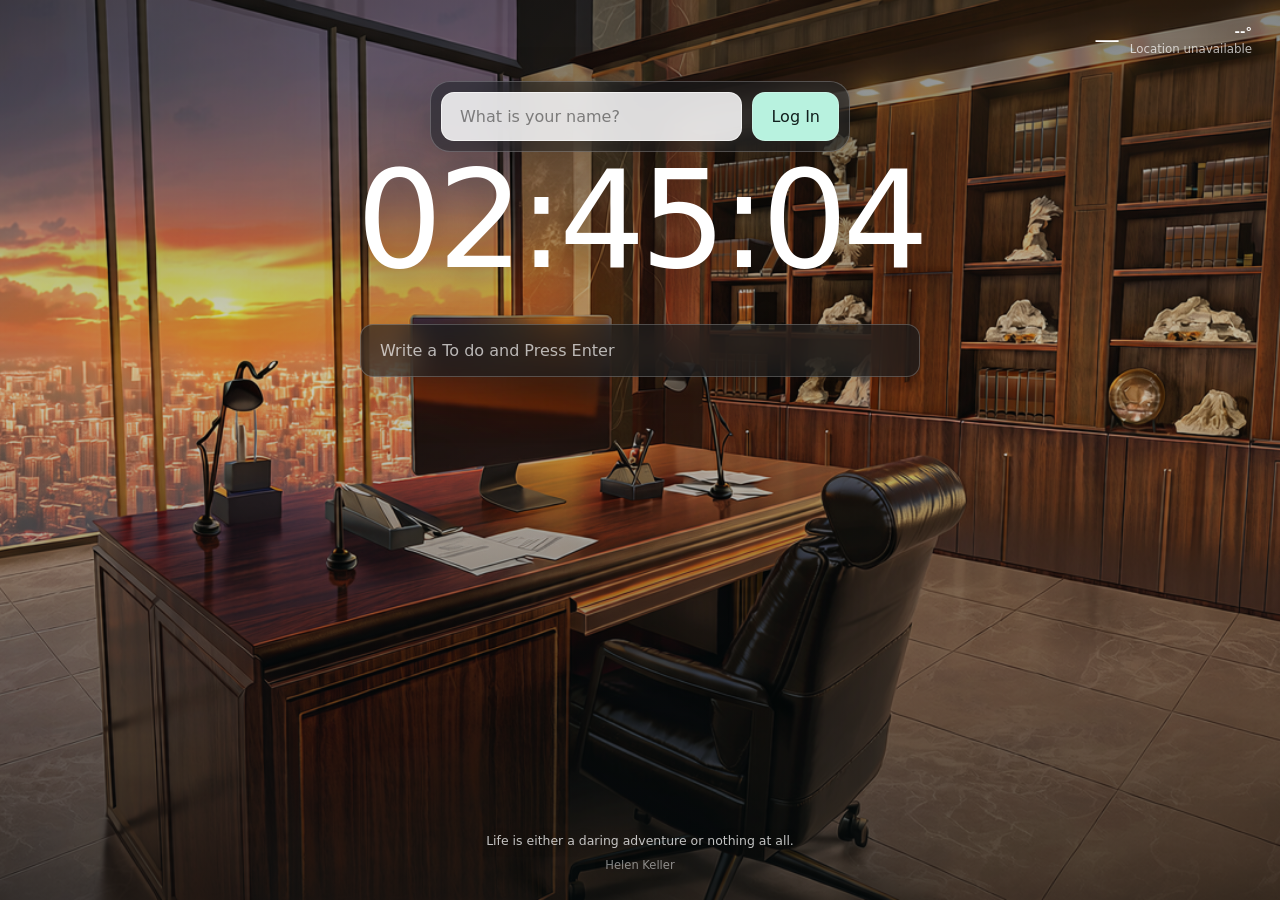
==== index.html @ a369411d "refactor: rename login1.html to index.html" ====
<!DOCTYPE html>
<html lang="ko">
    <head>
        <meta charset="UTF-8">
        <meta name="viewport" content="width=device-width, initial-scale=1.0">
        <link rel="stylesheet" href="css/style.css">
        <title>Momentum App</title>
    </head>

    <body>
    <!-- 배경 사진: background.js가 이 안에 레이어 두 장을 만듭니다 -->
        <div id="background-container" aria-hidden="true"></div>

        <!-- 인사말, 시계, 투두를 세로로 쌓는 가운데 영역 -->
        <main id="center">
            <form id="login-form" class="hidden">
                <input required maxlength="15" type="text" placeholder="What is your name?" aria-label="name">
                <input type="submit" value="Log In">
            </form>
            <h1 id="greeting" class="hidden"></h1>
            <h2 id="clock">00:00:00</h2>
            <form id="todo-form">
                <input type="text" placeholder="Write a To do and Press Enter" aria-label="to do">
            </form>
            <ul id="todo-list"></ul>
        </main>

        <!-- 명언: quotes.js가 span 두 개(명언, 저자)를 채움 -->
        <div id="quote">
            <span></span>
            <span></span>
        </div>

        <!-- 날씨: weather.js가 이모지, 툴팁 설명, 온도, 도시를 채움 -->
        <div id="weather">
            <span class="weather-icon-wrap" data-description="Loading">
                <span class="weather-icon">🌤️</span>
            </span>
            <span class="weather-copy">
                <span class="weather-temperature">--°</span>
                <span class="weather-city">Loading...</span>
            </span>
        </div>

        <script src="js/config.js"></script>
        <script src="js/greetings.js"></script>
        <script src="js/clock.js"></script>
        <script src="js/quotes.js"></script>
        <script src="js/todo.js"></script>
        <script src="js/background.js"></script>
        <script src="js/weather.js"></script>
    </body>
</html>
---- css/style.css ----
/*
  Momentum 클론 스타일
  - 어두운 배경 사진 위에 흰 글씨와 반투명 유리(glassmorphism) 패널
  - 레이아웃: #center(인사말 → 시계 → 투두)를 세로로 쌓고,
              날씨는 우상단, 명언은 하단 중앙에 고정
*/

/* 1. 공통 변수: 색과 효과를 한곳에서 관리 */
:root {
  --text: #ffffff;
  --border: rgba(255, 255, 255, 0.22);
  --accent: #b8f2df;
  --glass: rgba(18, 25, 30, 0.3);
  --glass-strong: rgba(18, 25, 30, 0.5);
  --blur: blur(16px);
  --shadow: 0 16px 50px rgba(0, 0, 0, 0.22);
  --ease: 220ms ease;
}

* {
  box-sizing: border-box;
}

html,
body {
  height: 100%;
  margin: 0;
}

body {
  overflow: hidden;
  color: var(--text);
  background: #101718; /* 사진이 로드되기 전의 바탕색 */
  font-family: "Segoe UI", "Apple SD Gothic Neo", "Noto Sans KR", system-ui, sans-serif;
}

/* greetings.js가 이 클래스를 넣었다 뺐다 하며 보이고 숨김 */
.hidden {
  display: none !important;
}

/*clearTodo에서 완료된 Todo에 사용할 스타일*/
.clearTodo {
  text-decoration: line-through 1px rgba(255, 255, 255, 0.7);
  font-style: italic;
  color: lightgray;
}

/* 2. 배경: background.js가 .background-layer 두 장을 만들어 번갈아 보여 줌 */
#background-container {
  position: fixed;
  inset: 0;
  z-index: -1;
  overflow: hidden;
}

.background-layer {
  position: absolute;
  inset: 0;
  background-position: center;
  background-size: cover;
  opacity: 0;
  transform: scale(1.05);
  /* 투명도는 1.5초 동안 서서히, 확대는 8초 동안 천천히 */
  transition: opacity 1.5s ease, transform 8s ease;
}

.background-layer.is-visible {
  opacity: 1;
  transform: scale(1);
}

/* 사진이 밝아도 글씨가 읽히도록 위아래를 어둡게 덮음 */
#background-container::after {
  content: "";
  position: absolute;
  inset: 0;
  background: linear-gradient(
    180deg,
    rgba(3, 10, 12, 0.5) 0%,
    rgba(3, 10, 12, 0.18) 40%,
    rgba(3, 10, 12, 0.62) 100%
  );
}

/* 3. 가운데 영역: 인사말 → 시계 → 투두 입력 → 투두 목록 */
#center {
  position: fixed;
  inset: 0;
  z-index: 2;
  display: flex;
  flex-direction: column;
  align-items: center;
  /* 위: 인사말 여백 / 아래: 명언이 들어갈 공간 */
  padding: clamp(48px, 9vh, 96px) 18px 96px;
}

/* 인사말 (화면 중앙 상단) */
#greeting {
  margin: 0;
  font-size: clamp(1.1rem, 2.4vw, 1.7rem);
  font-weight: 400;
  letter-spacing: -0.02em;
  text-align: center;
  text-shadow: 0 2px 20px rgba(0, 0, 0, 0.35);
  animation: rise 800ms ease both;
}

/* 시계: 크고 얇게. tabular-nums로 숫자 폭을 고정해 매초 흔들리지 않음 */
#clock {
  margin: 0 0 clamp(20px, 4vh, 40px);
  font-size: clamp(3.4rem, 12vw, 8.5rem);
  font-weight: 200;
  line-height: 1;
  letter-spacing: -0.04em;
  font-variant-numeric: tabular-nums;
  white-space: nowrap;
  text-shadow: 0 8px 35px rgba(0, 0, 0, 0.28);
  animation: rise 900ms 120ms ease both;
}

/* 로그인 폼 (이름이 저장되기 전에만 보임, 인사말 자리에 표시) */
#login-form {
  display: flex;
  gap: 10px;
  width: min(420px, 100%);
  padding: 10px;
  border: 1px solid var(--border);
  border-radius: 20px;
  background: var(--glass-strong);
  box-shadow: var(--shadow);
  backdrop-filter: var(--blur);
  -webkit-backdrop-filter: var(--blur);
  animation: rise 700ms ease both;
}

#login-form input[type="text"] {
  flex: 1;
  min-width: 0;
  color: #111111;                        /* 입력하는 글씨: 검정 */
  caret-color: #111111;                  /* 깜빡이는 커서도 검정 */
  background: rgba(255, 255, 255, 0.85); /* 검은 글씨가 보이도록 밝은 배경 */
  border-color: rgba(255, 255, 255, 0.6);
}

#login-form input[type="text"]::placeholder {
  color: rgba(0, 0, 0, 0.45);            /* 안내 문구는 연한 회색 */
}

#login-form input[type="submit"] {
  color: #12201e;
  background: var(--accent);
  cursor: pointer;
}

/* 4. 투두 입력창과 목록 (반투명) */
#login-form input,
#todo-form input {
  padding: 14px 18px;
  color: var(--text);
  font: inherit;
  border: 1px solid var(--border);
  border-radius: 13px;
  outline: none;
  transition: border-color var(--ease), background var(--ease), box-shadow var(--ease);
}

#todo-form {
  width: min(560px, 100%);
  animation: rise 900ms 260ms ease both;
}

#todo-form input {
  width: 100%;
  padding: 16px 19px;
  background: rgba(18, 25, 30, 0.6); /* 투명도 0.3 → 0.6 (클수록 불투명) */
  box-shadow: var(--shadow);
  backdrop-filter: var(--blur);
  -webkit-backdrop-filter: var(--blur);
}

input::placeholder {
  color: rgba(255, 255, 255, 0.68);
}

/* 입력창을 클릭했을 때 테두리가 청록색으로 */
#login-form input:focus,
#todo-form input:focus {
  border-color: rgba(184, 242, 223, 0.8);
  box-shadow: 0 0 0 4px rgba(184, 242, 223, 0.12);
}

/* 일정 입력창을 클릭하면 배경을 한 단계 더 진하게 */
#todo-form input:focus {
  background: rgba(18, 25, 30, 0.75);
}

/* 목록: 남은 높이만큼만 차지하고, 넘치면 안에서만 스크롤 */
#todo-list {
  flex: 1;
  min-height: 0;
  width: min(560px, 100%);
  margin: 12px 0 0;
  padding: 4px 6px 0 0;
  list-style: none;
  overflow-y: auto;
  animation: rise 900ms 340ms ease both;
}

#todo-list li {
  display: flex;
  align-items: center;
  justify-content: space-between;
  gap: 12px;
  margin-bottom: 8px;
  padding: 12px 14px 12px 17px;
  border: 1px solid rgba(255, 255, 255, 0.14);
  border-radius: 13px;
  background: rgba(18, 25, 30, 0.32);
  backdrop-filter: blur(12px);
  -webkit-backdrop-filter: blur(12px);
  transition: background var(--ease), border-color var(--ease), transform var(--ease);
}

/* 마우스를 올리면 살짝 떠오르고 진해짐 */
#todo-list li:hover {
  border-color: rgba(184, 242, 223, 0.42);
  background: rgba(18, 25, 30, 0.55);
  transform: translateY(-2px);
}

#todo-list li span {
  flex: 1;
  min-width: 0;
  overflow: hidden;
  font-size: 0.95rem;
  text-overflow: ellipsis;
  white-space: nowrap;
}

/* 버튼 박스: 두 버튼을 감싸는 알약 모양 */
.todo-actions {
  display: flex;
  flex: none;                                /* 글이 길어도 박스는 줄어들지 않음 */
  gap: 2px;
  padding: 3px;
  border: 1px solid rgba(255, 255, 255, 0.28);
  border-radius: 999px;
  background: rgba(255, 255, 255, 0.14);     /* 밝은 반투명 → 어두운 li 위에서 또렷함 */
  transition: background var(--ease), border-color var(--ease);
}

#todo-list li:hover .todo-actions{
  border-color: rgba(184, 242, 223, 0.55);
  background: rgba(255, 255, 255, 0.2)
}

/* 삭제 버튼: 평소엔 흐리다가 항목에 hover하면 빨갛게 강조 */
/* 버튼 */
.todo-actions button {
  width: 30px;
  height: 30px;
  padding: 0;
  font-size: 0.9rem;
  line-height: 1;
  border: 0;
  border-radius: 50%;
  background: transparent;
  opacity: 0.9;                              /* 기존 0.45 → 0.9 (가시성 개선) */
  cursor: pointer;
  transition: background var(--ease), transform var(--ease), opacity var(--ease);
}

.todo-actions button:hover {
  opacity: 1;
  transform: scale(1.1);
}

/* 완료 버튼(첫 번째)은 청록, 삭제 버튼(두 번째)은 빨강 */
.todo-actions button:first-child:hover {
  background: rgba(184, 242, 223, 0.45);
}

.todo-actions button:last-child:hover {
  background: rgba(255, 101, 101, 0.7);
}

/* 얇은 스크롤바 */
#todo-list::-webkit-scrollbar {
  width: 5px;
}

#todo-list::-webkit-scrollbar-thumb {
  border-radius: 999px;
  background: rgba(255, 255, 255, 0.28);
}

/* 5. 날씨: 오른쪽 상단에 작게 */
#weather {
  position: fixed;
  top: 24px;
  right: 28px;
  z-index: 4;
  display: flex;
  align-items: center;
  gap: 10px;
  font-size: 0.82rem;
  text-shadow: 0 2px 12px rgba(0, 0, 0, 0.4);
}

/* 이모지를 감싸는 칸. 툴팁의 기준 위치가 됨 */
.weather-icon-wrap {
  position: relative;
  display: inline-flex;
  cursor: help;
}

.weather-icon {
  font-size: 1.6rem;
  line-height: 1;
}

/* 툴팁: HTML의 data-description 값을 ::after로 꺼내 보여 줌 */
.weather-icon-wrap::after {
  content: attr(data-description);
  position: absolute;
  top: calc(100% + 8px);
  right: 0;
  padding: 5px 8px;
  color: rgba(255, 255, 255, 0.9);
  font-size: 0.68rem;
  line-height: 1;
  white-space: nowrap;
  border: 1px solid rgba(255, 255, 255, 0.18);
  border-radius: 7px;
  background: rgba(10, 17, 19, 0.85);
  opacity: 0;
  transform: translateY(-4px);
  pointer-events: none;
  transition: opacity var(--ease), transform var(--ease);
}

.weather-icon-wrap:hover::after {
  opacity: 1;
  transform: translateY(0);
}

/* 온도(위) + 도시(아래) */
.weather-copy {
  display: flex;
  flex-direction: column;
  align-items: flex-end;
  gap: 3px;
}

.weather-temperature {
  font-weight: 600;
}

.weather-city {
  color: rgba(255, 255, 255, 0.7);
  font-size: 0.74rem;
}

/* 6. 명언: 하단 중앙에 작고 은은하게 */
#quote {
  position: fixed;
  bottom: 26px;
  left: 0;
  right: 0;
  z-index: 3;
  display: flex;
  flex-direction: column;
  align-items: center;
  gap: 6px;
  margin: 0 auto;
  width: min(680px, calc(100% - 40px));
  color: rgba(255, 255, 255, 0.75);
  font-size: 0.78rem;
  line-height: 1.5;
  text-align: center;
  text-shadow: 0 2px 12px rgba(0, 0, 0, 0.4);
}

#quote span:last-child {
  color: rgba(255, 255, 255, 0.5);
  font-size: 0.72rem;
}

/* 7. 등장 애니메이션 (아래에서 살짝 올라오며 나타남) */
@keyframes rise {
  from {
    opacity: 0;
    transform: translateY(12px);
  }
  to {
    opacity: 1;
    transform: translateY(0);
  }
}

/* 8. 모바일 */
@media (max-width: 600px) {
  #weather {
    top: 16px;
    right: 16px;
  }

  #center {
    padding-top: 72px;
  }

  #clock {
    font-size: clamp(3rem, 18vw, 5.5rem);
  }
}

/* 시스템에서 '동작 줄이기'를 켠 사용자를 위해 애니메이션 최소화 */
@media (prefers-reduced-motion: reduce) {
  *,
  *::before,
  *::after {
    animation-duration: 0.01ms !important;
    transition-duration: 0.01ms !important;
  }
}
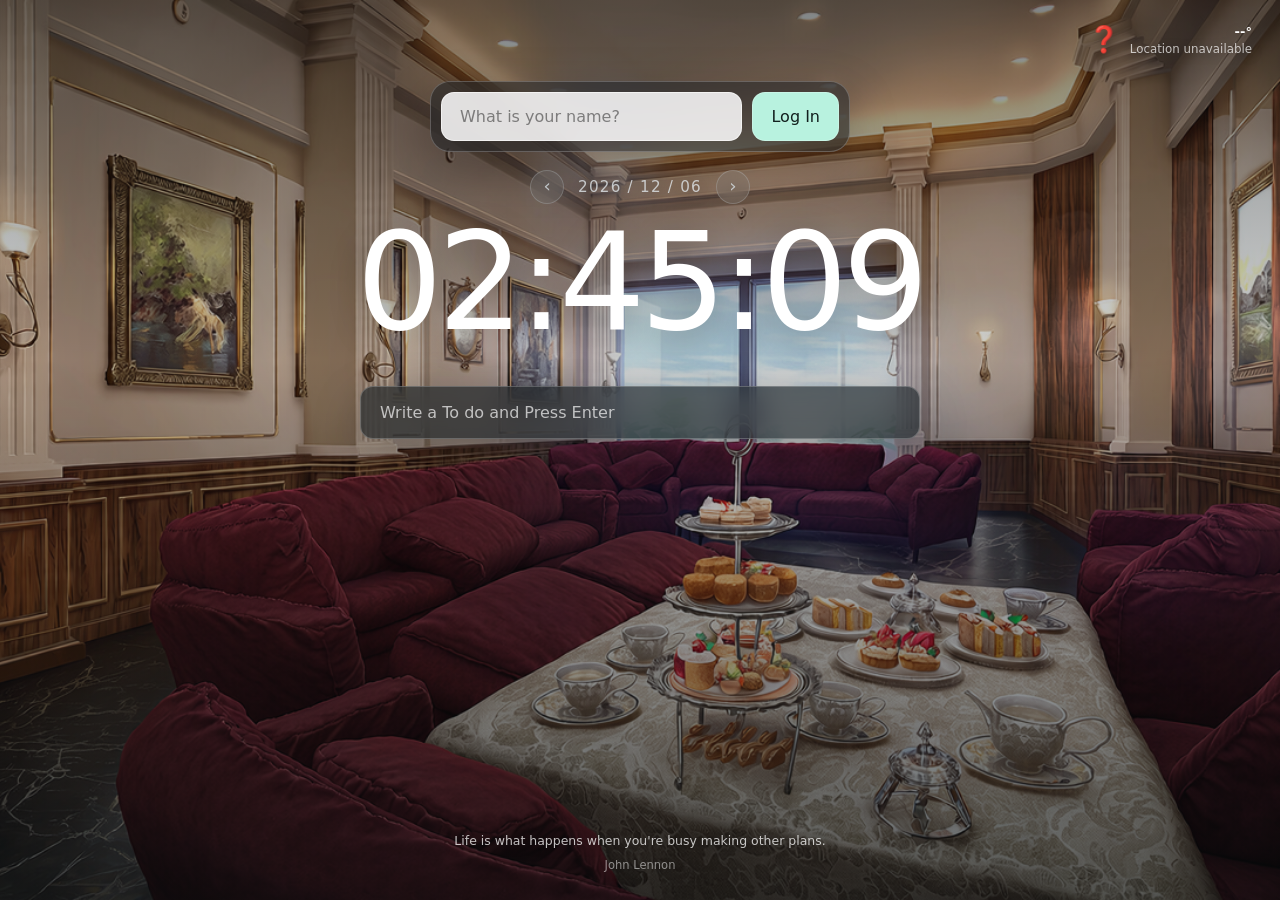
==== commit 747e646c: "feat: add date display and navigation to load past todos" ====
--- a/index.html
+++ b/index.html
@@ -18,6 +18,11 @@
                 <input type="submit" value="Log In">
             </form>
             <h1 id="greeting" class="hidden"></h1>
+            <div id="dateDiv">
+                <button id="previousDate" class="dateButton" aria-label="Previous day">&lsaquo;</button>
+                <p id="thisDate"></p>
+                <button id="nextDate" class="dateButton" aria-label="Next day">&rsaquo;</button>
+            </div>
             <h2 id="clock">00:00:00</h2>
             <form id="todo-form">
                 <input type="text" placeholder="Write a To do and Press Enter" aria-label="to do">
@@ -47,6 +52,7 @@
         <script src="js/clock.js"></script>
         <script src="js/quotes.js"></script>
         <script src="js/todo.js"></script>
+        <script src="js/todoContainer.js"></script>
         <script src="js/background.js"></script>
         <script src="js/weather.js"></script>
     </body>
--- a/css/style.css
+++ b/css/style.css
@@ -104,6 +104,70 @@
   text-align: center;
   text-shadow: 0 2px 20px rgba(0, 0, 0, 0.35);
   animation: rise 800ms ease both;
+}
+
+/* ===== 날짜 이동: [ ‹ ]  2026-11-24  [ › ] ===== */
+
+/* 세 요소를 한 줄로 가로 배치하고 가운데 정렬 */
+#dateDiv {
+  display: flex;
+  align-items: center;
+  justify-content: center;
+  gap: 14px;
+  margin: clamp(10px, 2vh, 20px) 0 10px;
+  animation: rise 850ms 60ms ease both;
+}
+
+/* 날짜 글씨: 은은한 회색빛. tabular-nums로 숫자 폭을 고정해 날짜가 바뀌어도 버튼이 흔들리지 않음 */
+#thisDate {
+  min-width: 9.5ch;               /* 글자 수가 달라져도 버튼 위치가 고정되게 최소 폭 확보 */
+  margin: 0;
+  color: rgba(226, 232, 236, 0.78);
+  font-size: 0.95rem;
+  font-weight: 300;
+  letter-spacing: 0.08em;
+  font-variant-numeric: tabular-nums;
+  text-align: center;
+  text-shadow: 0 2px 14px rgba(0, 0, 0, 0.35);
+}
+
+/* 화살표 버튼: 블러가 걸린 회색빛 유리 원 */
+.dateButton {
+  display: grid;
+  place-items: center;
+  width: 34px;
+  height: 34px;
+  padding: 0 0 2px;               /* 아래 2px: 화살표 글자를 시각적으로 가운데로 */
+  color: rgba(214, 222, 227, 0.8); /* 푸른 기가 도는 연한 회색 */
+  font: inherit;
+  font-size: 1.15rem;
+  font-weight: 300;
+  line-height: 1;
+  border: 1px solid rgba(214, 222, 227, 0.22);
+  border-radius: 50%;
+  background: rgba(150, 162, 170, 0.14);
+  backdrop-filter: blur(10px);
+  -webkit-backdrop-filter: blur(10px);
+  cursor: pointer;
+  transition: color var(--ease), background var(--ease),
+              border-color var(--ease), transform var(--ease);
+}
+
+.dateButton:hover {
+  color: #ffffff;
+  border-color: rgba(184, 242, 223, 0.5);   /* 기존 포인트 컬러(청록)를 살짝만 */
+  background: rgba(150, 162, 170, 0.26);
+  transform: scale(1.08);
+}
+
+.dateButton:active {
+  transform: scale(0.95);
+}
+
+/* 키보드(Tab)로 이동했을 때만 보이는 포커스 링 */
+.dateButton:focus-visible {
+  outline: 2px solid rgba(184, 242, 223, 0.7);
+  outline-offset: 2px;
 }
 
 /* 시계: 크고 얇게. tabular-nums로 숫자 폭을 고정해 매초 흔들리지 않음 */
@@ -413,6 +477,15 @@
   #clock {
     font-size: clamp(3rem, 18vw, 5.5rem);
   }
+
+  #dateDiv {
+    gap: 10px;
+  }
+
+  .dateButton {
+    width: 38px;
+    height: 38px;
+  }
 }
 
 /* 시스템에서 '동작 줄이기'를 켠 사용자를 위해 애니메이션 최소화 */
@@ -423,4 +496,6 @@
     animation-duration: 0.01ms !important;
     transition-duration: 0.01ms !important;
   }
-}+}
+
+/* 모바일에서 터치하기 쉽게 살짝 키움 */
